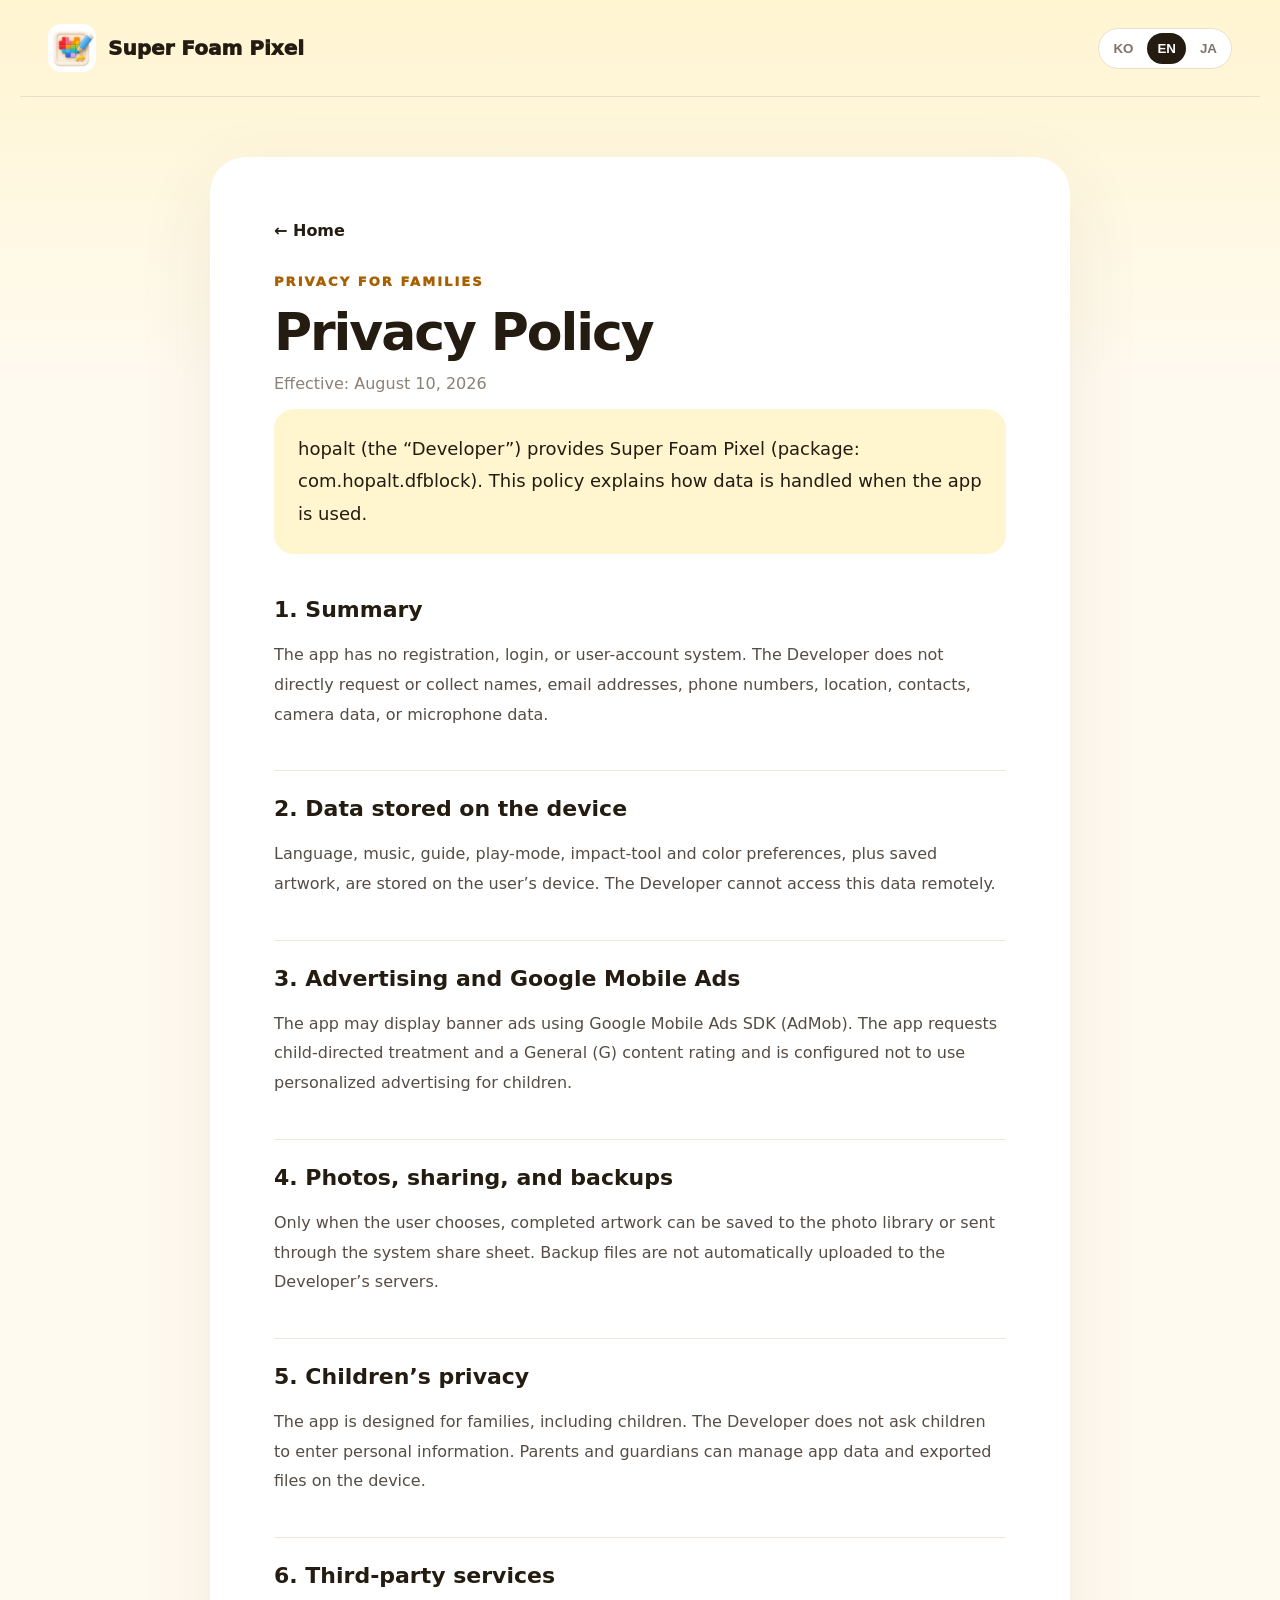
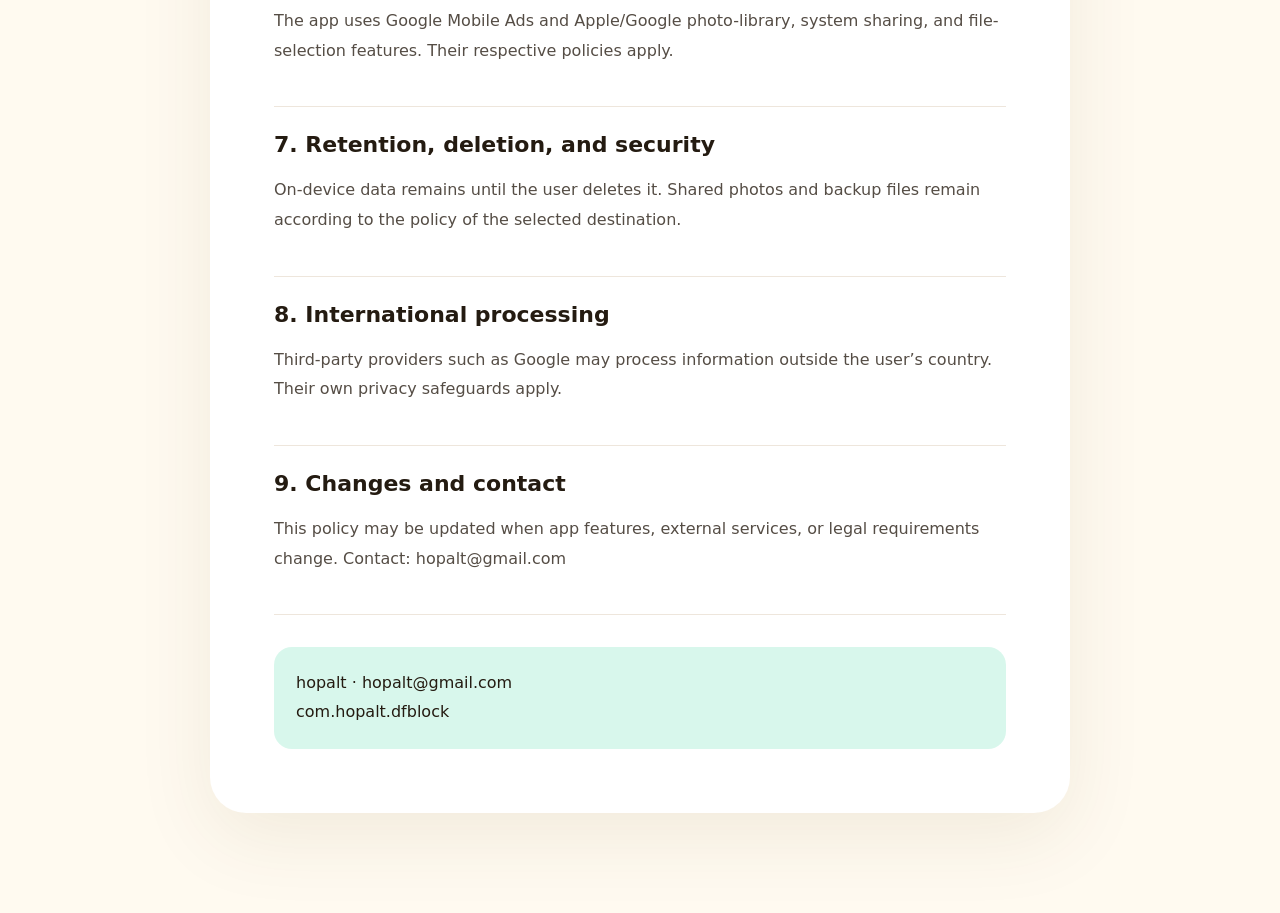
==== privacy/index.html @ 06f4672a "Add Super Foam Pixel static website" ====
<!doctype html>
<html lang="ko">
<head>
  <meta charset="utf-8">
  <meta name="viewport" content="width=device-width, initial-scale=1">
  <meta name="description" content="Super Foam Pixel 개인정보처리방침">
  <title>Privacy Policy | Super Foam Pixel</title>
  <link rel="icon" href="../assets/app-icon.png">
  <link rel="stylesheet" href="../styles.css">
  <script src="../translations.js" defer></script>
  <script src="../app.js" defer></script>
</head>
<body class="policy-page" data-page="privacy">
  <header class="policy-header"><a class="brand home-link" href="../"><img src="../assets/app-icon.png" alt=""><span>Super Foam Pixel</span></a><div class="language-picker" aria-label="Language"><button data-lang="ko">KO</button><button data-lang="en">EN</button><button data-lang="ja">JA</button></div></header>
  <main><article class="policy-document"><a class="back-link home-link" href="../">← <span data-i18n="back"></span></a><p class="eyebrow">PRIVACY FOR FAMILIES</p><h1 data-i18n="policyTitle"></h1><p class="effective" data-i18n="updated"></p><p class="policy-intro" data-i18n="policyIntro"></p><div id="policy-sections"></div><div class="contact-box">hopalt · <a href="mailto:hopalt@gmail.com">hopalt@gmail.com</a><br>com.hopalt.dfblock</div></article></main>
</body>
</html>
---- styles.css ----
:root{--ink:#241b11;--muted:#6c6475;--cream:#fffaf0;--mint:#9be7d3}*{box-sizing:border-box}html{scroll-behavior:smooth}body{margin:0;color:var(--ink);background:var(--cream);font-family:ui-rounded,"SF Pro Rounded","Apple SD Gothic Neo","Noto Sans KR","Noto Sans JP",system-ui,sans-serif}a{color:inherit;text-decoration:none}.site-header,.policy-header{max-width:1240px;margin:auto;padding:24px 28px;display:flex;align-items:center;justify-content:space-between;gap:24px}.brand{display:flex;align-items:center;gap:12px;font-weight:950;font-size:20px}.brand img{width:48px;height:48px;border-radius:13px}nav{display:flex;align-items:center;gap:24px;font-weight:750}.language-picker{display:flex;gap:4px;background:#fff;padding:4px;border:1px solid #eadfce;border-radius:999px}.language-picker button{border:0;background:transparent;padding:8px 10px;border-radius:999px;font-weight:850;cursor:pointer;color:#7d746b}.language-picker button.active{background:var(--ink);color:#fff}.hero{max-width:1240px;margin:10px auto 80px;min-height:640px;padding:60px 54px;display:grid;grid-template-columns:1fr 1fr;align-items:center;border-radius:44px;overflow:hidden;background:linear-gradient(135deg,#fff0b9 0%,#ffe295 48%,#bff1df 100%);position:relative}.hero-copy{z-index:2}.eyebrow{color:#a85f00;font-size:13px;letter-spacing:.16em;font-weight:950;text-transform:uppercase}h1,h2,h3,p{margin-top:0}.hero h1{white-space:pre-line;font-size:clamp(44px,6vw,78px);line-height:1.06;letter-spacing:-.055em;margin:18px 0 26px}.hero-intro{max-width:600px;font-size:20px;line-height:1.75;color:#51483f}.coming-soon{display:inline-flex;margin-top:20px;padding:14px 18px;background:#fff;border:2px solid #f5bd45;border-radius:18px;font-weight:850;box-shadow:0 8px 0 #e4b54c55}.hero-art{height:560px;position:relative;display:flex;justify-content:center;align-items:center}.phone-shot{width:270px;max-height:545px;object-fit:cover;object-position:top;border:10px solid #2e271f;border-radius:38px;box-shadow:0 28px 65px #654a2745;transform:rotate(4deg);z-index:2}.hero-icon{width:130px;height:130px;border-radius:30px;position:absolute;left:4%;top:8%;z-index:3;box-shadow:0 15px 30px #7b561f40;transform:rotate(-8deg)}.pixel-cloud{position:absolute;width:120px;height:120px;background:#fff9;border-radius:30px;transform:rotate(12deg)}.cloud-one{right:2%;top:5%}.cloud-two{left:8%;bottom:2%;background:#ff9ebc99}.features{max-width:1240px;margin:0 auto 100px;padding:0 28px;display:grid;grid-template-columns:repeat(3,1fr);gap:20px}.feature-card{min-height:300px;padding:36px;border-radius:32px;border:2px solid #eadfce;box-shadow:0 12px 0 #5f482013}.feature-card span{font-size:54px;display:block;margin-bottom:40px}.feature-card h2{font-size:26px}.feature-card p,.family-copy>p,.mini-features p,.privacy-card p{color:var(--muted);line-height:1.7}.feature-card.yellow{background:#fff0bb}.feature-card.mint{background:#cef5e7}.feature-card.pink{background:#ffe0e8}.family-section{max-width:1184px;margin:0 auto 110px;padding:60px;background:#fff;border-radius:42px;display:grid;grid-template-columns:1.1fr .9fr;gap:70px;align-items:center;box-shadow:0 24px 80px #50390c16}.tablet-frame{background:#2b251e;border-radius:30px;padding:11px;transform:rotate(-2deg);box-shadow:0 20px 40px #39291035}.tablet-frame img{display:block;width:100%;border-radius:20px}.family-copy h2,.privacy-card h2{font-size:clamp(34px,4vw,54px);letter-spacing:-.04em}.mini-features{margin-top:34px;display:grid;gap:18px}.mini-features article{display:flex;gap:18px;align-items:flex-start}.mini-features img{width:70px;height:70px;object-fit:contain;background:#fff8dc;border-radius:20px;padding:7px}.mini-features h3{margin-bottom:4px;font-size:18px}.privacy-card{max-width:1184px;margin:0 auto 90px;padding:52px 60px;border-radius:36px;background:var(--mint);display:flex;align-items:center;justify-content:space-between;gap:50px}.privacy-card>div{max-width:760px}.primary-button{flex:none;padding:17px 24px;border-radius:18px;background:var(--ink);color:#fff;font-weight:900}footer{max-width:1184px;margin:auto;border-top:1px solid #e8ddcb;padding:36px 0 50px;display:grid;grid-template-columns:1fr auto;gap:20px;color:#6e655c}footer>div:nth-child(2){display:flex;gap:24px}footer>p{grid-column:1/-1;font-size:13px}.footer-brand{display:flex;align-items:center;gap:10px;color:var(--ink)}.footer-brand img{width:38px;height:38px;border-radius:10px}.policy-page{min-height:100vh;background:linear-gradient(180deg,#fff5d1 0,#fffaf0 380px)}.policy-header{border-bottom:1px solid #eadfce}.policy-document{max-width:860px;margin:60px auto 100px;padding:64px;background:#fff;border-radius:36px;box-shadow:0 24px 80px #50390c15}.policy-document h1{font-size:52px;letter-spacing:-.04em;margin:12px 0}.effective{color:#8a8178}.policy-intro{font-size:18px;line-height:1.8;padding:24px;border-radius:20px;background:#fff5cf}.policy-document section{padding:25px 0;border-bottom:1px solid #eee6dc}.policy-document section h2{font-size:22px}.policy-document section p{line-height:1.85;color:#554d45}.back-link{display:inline-block;margin-bottom:34px;font-weight:800}.contact-box{margin-top:32px;padding:22px;border-radius:18px;background:#d8f7ec;line-height:1.8}@media(max-width:800px){.site-header{align-items:flex-start}.site-header nav>a{display:none}.brand span{font-size:16px}.hero{margin:0 14px 60px;padding:42px 26px;grid-template-columns:1fr}.hero-art{height:470px}.hero-icon{width:92px;height:92px}.features{grid-template-columns:1fr}.family-section{margin:0 14px 70px;padding:28px;grid-template-columns:1fr}.privacy-card{margin:0 14px 70px;padding:34px;display:block}.primary-button{display:inline-block;margin-top:18px}footer{margin:0 22px;grid-template-columns:1fr}footer>div:nth-child(2){flex-direction:column;gap:10px}.policy-document{margin:30px 14px;padding:28px}.policy-document h1{font-size:38px}.policy-header{padding:18px 16px}}
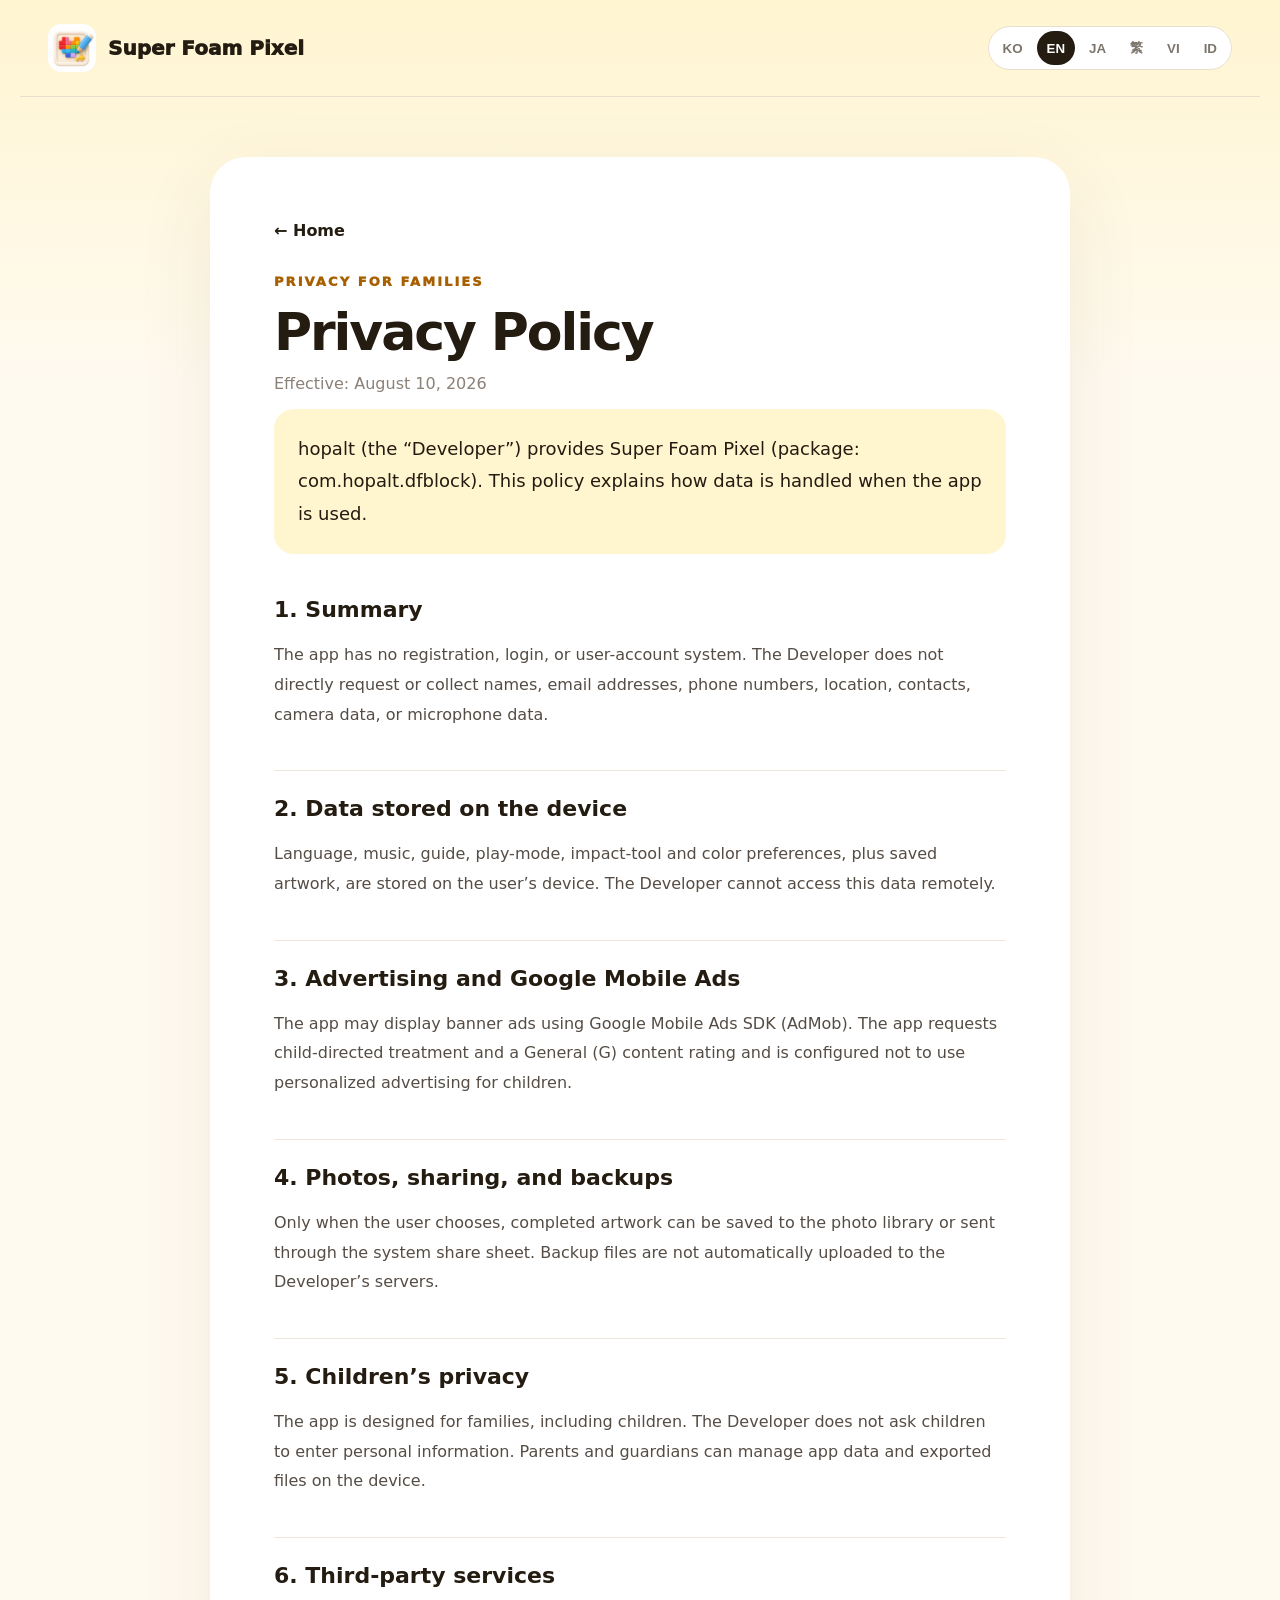
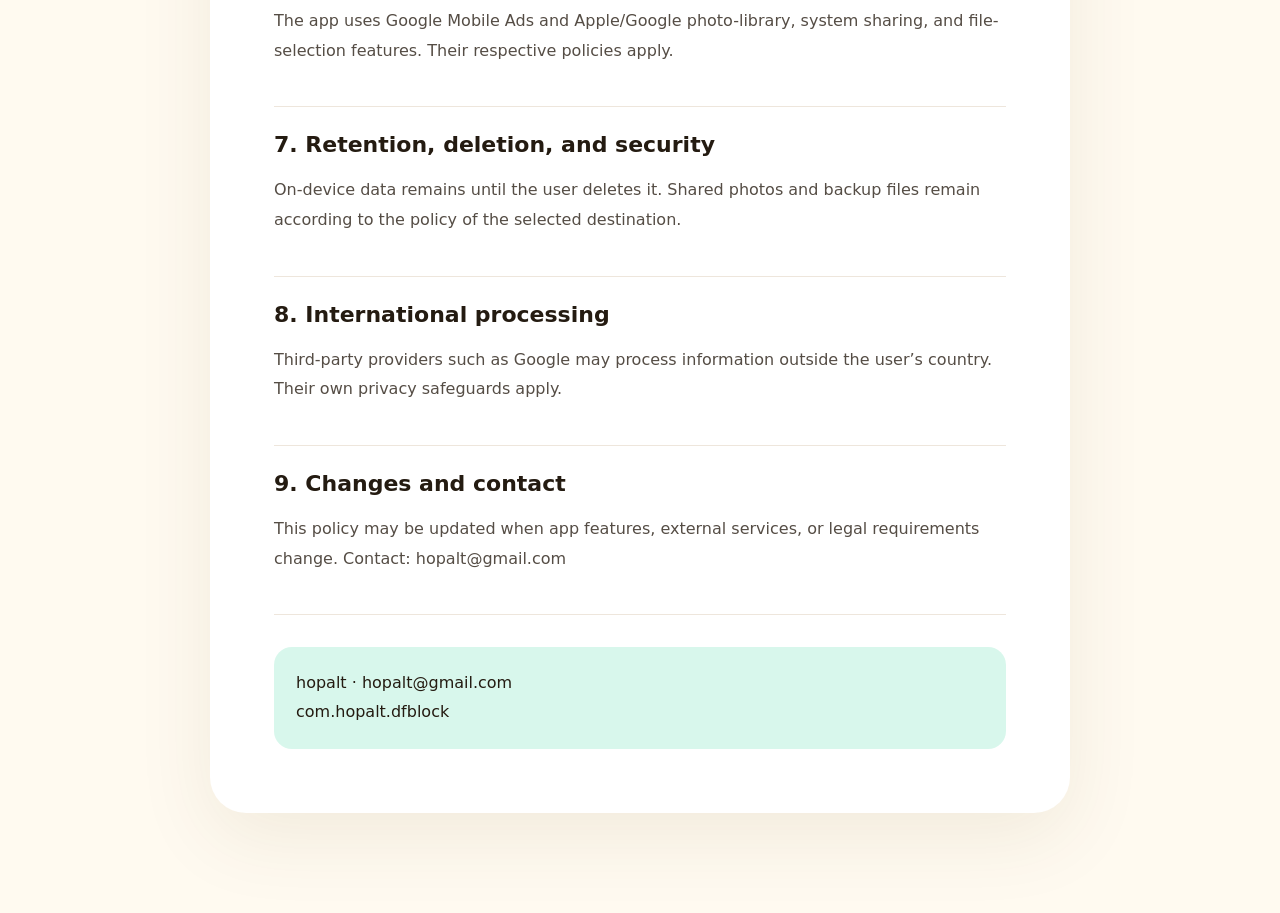
==== commit 2b314d5f: "Update multilingual site for Google Play launch" ====
--- a/privacy/index.html
+++ b/privacy/index.html
@@ -7,11 +7,12 @@
   <title>Privacy Policy | Super Foam Pixel</title>
   <link rel="icon" href="../assets/app-icon.png">
   <link rel="stylesheet" href="../styles.css">
+  <link rel="stylesheet" href="../language-picker.css">
   <script src="../translations.js" defer></script>
   <script src="../app.js" defer></script>
 </head>
 <body class="policy-page" data-page="privacy">
-  <header class="policy-header"><a class="brand home-link" href="../"><img src="../assets/app-icon.png" alt=""><span>Super Foam Pixel</span></a><div class="language-picker" aria-label="Language"><button data-lang="ko">KO</button><button data-lang="en">EN</button><button data-lang="ja">JA</button></div></header>
+  <header class="policy-header"><a class="brand home-link" href="../"><img src="../assets/app-icon.png" alt=""><span>Super Foam Pixel</span></a><div class="language-picker" aria-label="Language"><button data-lang="ko">KO</button><button data-lang="en">EN</button><button data-lang="ja">JA</button><button data-lang="zh-Hant">繁</button><button data-lang="vi">VI</button><button data-lang="id">ID</button></div></header>
   <main><article class="policy-document"><a class="back-link home-link" href="../">← <span data-i18n="back"></span></a><p class="eyebrow">PRIVACY FOR FAMILIES</p><h1 data-i18n="policyTitle"></h1><p class="effective" data-i18n="updated"></p><p class="policy-intro" data-i18n="policyIntro"></p><div id="policy-sections"></div><div class="contact-box">hopalt · <a href="mailto:hopalt@gmail.com">hopalt@gmail.com</a><br>com.hopalt.dfblock</div></article></main>
 </body>
 </html>
--- a/styles.css
+++ b/styles.css
@@ -1 +1 @@
-:root{--ink:#241b11;--muted:#6c6475;--cream:#fffaf0;--mint:#9be7d3}*{box-sizing:border-box}html{scroll-behavior:smooth}body{margin:0;color:var(--ink);background:var(--cream);font-family:ui-rounded,"SF Pro Rounded","Apple SD Gothic Neo","Noto Sans KR","Noto Sans JP",system-ui,sans-serif}a{color:inherit;text-decoration:none}.site-header,.policy-header{max-width:1240px;margin:auto;padding:24px 28px;display:flex;align-items:center;justify-content:space-between;gap:24px}.brand{display:flex;align-items:center;gap:12px;font-weight:950;font-size:20px}.brand img{width:48px;height:48px;border-radius:13px}nav{display:flex;align-items:center;gap:24px;font-weight:750}.language-picker{display:flex;gap:4px;background:#fff;padding:4px;border:1px solid #eadfce;border-radius:999px}.language-picker button{border:0;background:transparent;padding:8px 10px;border-radius:999px;font-weight:850;cursor:pointer;color:#7d746b}.language-picker button.active{background:var(--ink);color:#fff}.hero{max-width:1240px;margin:10px auto 80px;min-height:640px;padding:60px 54px;display:grid;grid-template-columns:1fr 1fr;align-items:center;border-radius:44px;overflow:hidden;background:linear-gradient(135deg,#fff0b9 0%,#ffe295 48%,#bff1df 100%);position:relative}.hero-copy{z-index:2}.eyebrow{color:#a85f00;font-size:13px;letter-spacing:.16em;font-weight:950;text-transform:uppercase}h1,h2,h3,p{margin-top:0}.hero h1{white-space:pre-line;font-size:clamp(44px,6vw,78px);line-height:1.06;letter-spacing:-.055em;margin:18px 0 26px}.hero-intro{max-width:600px;font-size:20px;line-height:1.75;color:#51483f}.coming-soon{display:inline-flex;margin-top:20px;padding:14px 18px;background:#fff;border:2px solid #f5bd45;border-radius:18px;font-weight:850;box-shadow:0 8px 0 #e4b54c55}.hero-art{height:560px;position:relative;display:flex;justify-content:center;align-items:center}.phone-shot{width:270px;max-height:545px;object-fit:cover;object-position:top;border:10px solid #2e271f;border-radius:38px;box-shadow:0 28px 65px #654a2745;transform:rotate(4deg);z-index:2}.hero-icon{width:130px;height:130px;border-radius:30px;position:absolute;left:4%;top:8%;z-index:3;box-shadow:0 15px 30px #7b561f40;transform:rotate(-8deg)}.pixel-cloud{position:absolute;width:120px;height:120px;background:#fff9;border-radius:30px;transform:rotate(12deg)}.cloud-one{right:2%;top:5%}.cloud-two{left:8%;bottom:2%;background:#ff9ebc99}.features{max-width:1240px;margin:0 auto 100px;padding:0 28px;display:grid;grid-template-columns:repeat(3,1fr);gap:20px}.feature-card{min-height:300px;padding:36px;border-radius:32px;border:2px solid #eadfce;box-shadow:0 12px 0 #5f482013}.feature-card span{font-size:54px;display:block;margin-bottom:40px}.feature-card h2{font-size:26px}.feature-card p,.family-copy>p,.mini-features p,.privacy-card p{color:var(--muted);line-height:1.7}.feature-card.yellow{background:#fff0bb}.feature-card.mint{background:#cef5e7}.feature-card.pink{background:#ffe0e8}.family-section{max-width:1184px;margin:0 auto 110px;padding:60px;background:#fff;border-radius:42px;display:grid;grid-template-columns:1.1fr .9fr;gap:70px;align-items:center;box-shadow:0 24px 80px #50390c16}.tablet-frame{background:#2b251e;border-radius:30px;padding:11px;transform:rotate(-2deg);box-shadow:0 20px 40px #39291035}.tablet-frame img{display:block;width:100%;border-radius:20px}.family-copy h2,.privacy-card h2{font-size:clamp(34px,4vw,54px);letter-spacing:-.04em}.mini-features{margin-top:34px;display:grid;gap:18px}.mini-features article{display:flex;gap:18px;align-items:flex-start}.mini-features img{width:70px;height:70px;object-fit:contain;background:#fff8dc;border-radius:20px;padding:7px}.mini-features h3{margin-bottom:4px;font-size:18px}.privacy-card{max-width:1184px;margin:0 auto 90px;padding:52px 60px;border-radius:36px;background:var(--mint);display:flex;align-items:center;justify-content:space-between;gap:50px}.privacy-card>div{max-width:760px}.primary-button{flex:none;padding:17px 24px;border-radius:18px;background:var(--ink);color:#fff;font-weight:900}footer{max-width:1184px;margin:auto;border-top:1px solid #e8ddcb;padding:36px 0 50px;display:grid;grid-template-columns:1fr auto;gap:20px;color:#6e655c}footer>div:nth-child(2){display:flex;gap:24px}footer>p{grid-column:1/-1;font-size:13px}.footer-brand{display:flex;align-items:center;gap:10px;color:var(--ink)}.footer-brand img{width:38px;height:38px;border-radius:10px}.policy-page{min-height:100vh;background:linear-gradient(180deg,#fff5d1 0,#fffaf0 380px)}.policy-header{border-bottom:1px solid #eadfce}.policy-document{max-width:860px;margin:60px auto 100px;padding:64px;background:#fff;border-radius:36px;box-shadow:0 24px 80px #50390c15}.policy-document h1{font-size:52px;letter-spacing:-.04em;margin:12px 0}.effective{color:#8a8178}.policy-intro{font-size:18px;line-height:1.8;padding:24px;border-radius:20px;background:#fff5cf}.policy-document section{padding:25px 0;border-bottom:1px solid #eee6dc}.policy-document section h2{font-size:22px}.policy-document section p{line-height:1.85;color:#554d45}.back-link{display:inline-block;margin-bottom:34px;font-weight:800}.contact-box{margin-top:32px;padding:22px;border-radius:18px;background:#d8f7ec;line-height:1.8}@media(max-width:800px){.site-header{align-items:flex-start}.site-header nav>a{display:none}.brand span{font-size:16px}.hero{margin:0 14px 60px;padding:42px 26px;grid-template-columns:1fr}.hero-art{height:470px}.hero-icon{width:92px;height:92px}.features{grid-template-columns:1fr}.family-section{margin:0 14px 70px;padding:28px;grid-template-columns:1fr}.privacy-card{margin:0 14px 70px;padding:34px;display:block}.primary-button{display:inline-block;margin-top:18px}footer{margin:0 22px;grid-template-columns:1fr}footer>div:nth-child(2){flex-direction:column;gap:10px}.policy-document{margin:30px 14px;padding:28px}.policy-document h1{font-size:38px}.policy-header{padding:18px 16px}}
+:root{--ink:#241b11;--muted:#6c6475;--cream:#fffaf0;--mint:#9be7d3}*{box-sizing:border-box}html{scroll-behavior:smooth}body{margin:0;color:var(--ink);background:var(--cream);font-family:ui-rounded,"SF Pro Rounded","Apple SD Gothic Neo","Noto Sans KR","Noto Sans JP",system-ui,sans-serif}a{color:inherit;text-decoration:none}.site-header,.policy-header{max-width:1240px;margin:auto;padding:24px 28px;display:flex;align-items:center;justify-content:space-between;gap:24px}.brand{display:flex;align-items:center;gap:12px;font-weight:950;font-size:20px}.brand img{width:48px;height:48px;border-radius:13px}nav{display:flex;align-items:center;gap:24px;font-weight:750}.language-picker{display:flex;gap:4px;background:#fff;padding:4px;border:1px solid #eadfce;border-radius:999px}.language-picker button{border:0;background:transparent;padding:8px 10px;border-radius:999px;font-weight:850;cursor:pointer;color:#7d746b}.language-picker button.active{background:var(--ink);color:#fff}.hero{max-width:1240px;margin:10px auto 80px;min-height:640px;padding:60px 54px;display:grid;grid-template-columns:1fr 1fr;align-items:center;border-radius:44px;overflow:hidden;background:linear-gradient(135deg,#fff0b9 0%,#ffe295 48%,#bff1df 100%);position:relative}.hero-copy{z-index:2}.eyebrow{color:#a85f00;font-size:13px;letter-spacing:.16em;font-weight:950;text-transform:uppercase}h1,h2,h3,p{margin-top:0}.hero h1{white-space:pre-line;font-size:clamp(44px,6vw,78px);line-height:1.06;letter-spacing:-.055em;margin:18px 0 26px}html[lang=ja] .hero h1{font-size:clamp(42px,4.6vw,60px);line-height:1.12;letter-spacing:-.04em}.hero-intro{max-width:600px;font-size:20px;line-height:1.75;color:#51483f}.coming-soon{display:inline-flex;margin-top:20px;padding:14px 18px;background:#fff;border:2px solid #f5bd45;border-radius:18px;font-weight:850;box-shadow:0 8px 0 #e4b54c55}.hero-art{height:560px;position:relative;display:flex;justify-content:center;align-items:center}.phone-shot{width:270px;max-height:545px;object-fit:cover;object-position:top;border:10px solid #2e271f;border-radius:38px;box-shadow:0 28px 65px #654a2745;transform:rotate(4deg);z-index:2}.hero-icon{width:130px;height:130px;border-radius:30px;position:absolute;left:4%;top:8%;z-index:3;box-shadow:0 15px 30px #7b561f40;transform:rotate(-8deg)}.pixel-cloud{position:absolute;width:120px;height:120px;background:#fff9;border-radius:30px;transform:rotate(12deg)}.cloud-one{right:2%;top:5%}.cloud-two{left:8%;bottom:2%;background:#ff9ebc99}.features{max-width:1240px;margin:0 auto 100px;padding:0 28px;display:grid;grid-template-columns:repeat(3,1fr);gap:20px}.feature-card{min-height:300px;padding:36px;border-radius:32px;border:2px solid #eadfce;box-shadow:0 12px 0 #5f482013}.feature-card span{font-size:54px;display:block;margin-bottom:40px}.feature-card h2{font-size:26px}.feature-card p,.family-copy>p,.mini-features p,.privacy-card p{color:var(--muted);line-height:1.7}.feature-card.yellow{background:#fff0bb}.feature-card.mint{background:#cef5e7}.feature-card.pink{background:#ffe0e8}.family-section{max-width:1184px;margin:0 auto 110px;padding:60px;background:#fff;border-radius:42px;display:grid;grid-template-columns:1.1fr .9fr;gap:70px;align-items:center;box-shadow:0 24px 80px #50390c16}.tablet-frame{background:#2b251e;border-radius:30px;padding:11px;transform:rotate(-2deg);box-shadow:0 20px 40px #39291035}.tablet-frame img{display:block;width:100%;border-radius:20px}.family-copy h2,.privacy-card h2{font-size:clamp(34px,4vw,54px);letter-spacing:-.04em}.mini-features{margin-top:34px;display:grid;gap:18px}.mini-features article{display:flex;gap:18px;align-items:flex-start}.mini-features img{width:70px;height:70px;object-fit:contain;background:#fff8dc;border-radius:20px;padding:7px}.mini-features h3{margin-bottom:4px;font-size:18px}.privacy-card{max-width:1184px;margin:0 auto 90px;padding:52px 60px;border-radius:36px;background:var(--mint);display:flex;align-items:center;justify-content:space-between;gap:50px}.privacy-card>div{max-width:760px}.primary-button{flex:none;padding:17px 24px;border-radius:18px;background:var(--ink);color:#fff;font-weight:900}footer{max-width:1184px;margin:auto;border-top:1px solid #e8ddcb;padding:36px 0 50px;display:grid;grid-template-columns:1fr auto;gap:20px;color:#6e655c}footer>div:nth-child(2){display:flex;gap:24px}footer>p{grid-column:1/-1;font-size:13px}.footer-brand{display:flex;align-items:center;gap:10px;color:var(--ink)}.footer-brand img{width:38px;height:38px;border-radius:10px}.policy-page{min-height:100vh;background:linear-gradient(180deg,#fff5d1 0,#fffaf0 380px)}.policy-header{border-bottom:1px solid #eadfce}.policy-document{max-width:860px;margin:60px auto 100px;padding:64px;background:#fff;border-radius:36px;box-shadow:0 24px 80px #50390c15}.policy-document h1{font-size:52px;letter-spacing:-.04em;margin:12px 0}.effective{color:#8a8178}.policy-intro{font-size:18px;line-height:1.8;padding:24px;border-radius:20px;background:#fff5cf}.policy-document section{padding:25px 0;border-bottom:1px solid #eee6dc}.policy-document section h2{font-size:22px}.policy-document section p{line-height:1.85;color:#554d45}.back-link{display:inline-block;margin-bottom:34px;font-weight:800}.contact-box{margin-top:32px;padding:22px;border-radius:18px;background:#d8f7ec;line-height:1.8}@media(max-width:800px){.site-header{align-items:flex-start}.site-header nav>a{display:none}.brand span{font-size:16px}.hero{margin:0 14px 60px;padding:42px 26px;grid-template-columns:1fr}.hero-art{height:470px}.hero-icon{width:92px;height:92px}.features{grid-template-columns:1fr}.family-section{margin:0 14px 70px;padding:28px;grid-template-columns:1fr}.privacy-card{margin:0 14px 70px;padding:34px;display:block}.primary-button{display:inline-block;margin-top:18px}footer{margin:0 22px;grid-template-columns:1fr}footer>div:nth-child(2){flex-direction:column;gap:10px}.policy-document{margin:30px 14px;padding:28px}.policy-document h1{font-size:38px}.policy-header{padding:18px 16px}}
--- a/language-picker.css
+++ b/language-picker.css
@@ -0,0 +1,30 @@
+.language-picker {
+  flex-wrap: wrap;
+  justify-content: center;
+  border-radius: 22px;
+}
+
+@media (max-width: 800px) {
+  .site-header,
+  .policy-header {
+    flex-direction: column;
+    align-items: stretch;
+  }
+
+  .language-picker {
+    width: 100%;
+    max-width: none;
+  }
+
+  .hero-copy,
+  .policy-document,
+  .policy-document p,
+  .coming-soon {
+    min-width: 0;
+    overflow-wrap: anywhere;
+  }
+
+  .coming-soon {
+    display: flex;
+  }
+}
